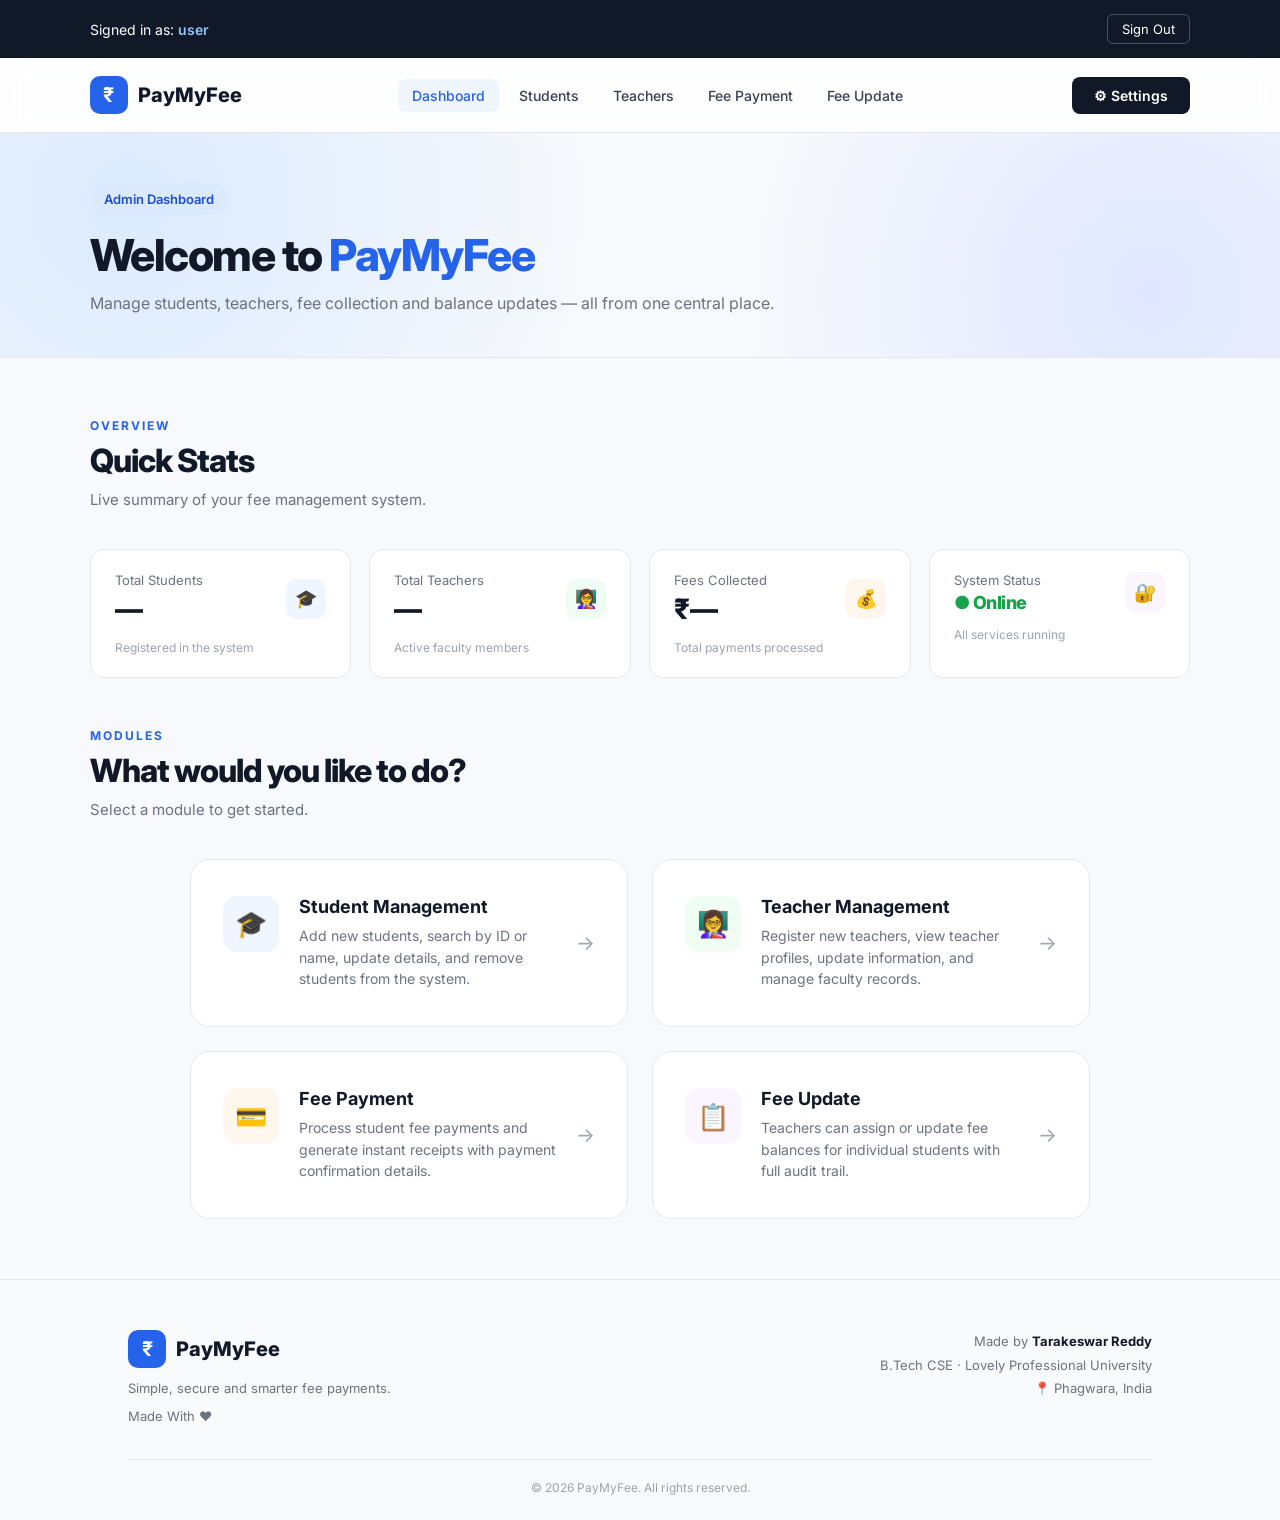
==== src/main/resources/static/dashboard.html @ 85fa1211 "Task: Adding frontend o all user endpoints" ====
<!DOCTYPE html>
<html lang="en">
<head>
    <meta charset="UTF-8">
    <meta name="viewport" content="width=device-width, initial-scale=1.0">
    <title>Dashboard | PayMyFee</title>
    <meta name="description" content="PayMyFee Admin Dashboard — manage students, teachers, fees and payments from one place.">
    <link rel="stylesheet" href="styles.css">
    <style>
        .welcome-bar {
            background: #111827;
            color: white;
            padding: 14px 7%;
            font-size: 14px;
            display: flex;
            align-items: center;
            justify-content: space-between;
            gap: 12px;
        }
        .welcome-bar span { color: #93c5fd; font-weight: 600; }
        .logout-btn {
            background: transparent;
            border: 1px solid rgba(255,255,255,0.25);
            color: white;
            padding: 6px 14px;
            border-radius: 6px;
            font-size: 13px;
            cursor: pointer;
            transition: 0.2s;
            font-family: 'Inter', sans-serif;
        }
        .logout-btn:hover { background: rgba(255,255,255,0.1); }

        .section-label {
            font-size: 12px;
            font-weight: 700;
            letter-spacing: 2px;
            color: #2563eb;
            margin-bottom: 8px;
            text-transform: uppercase;
        }
        .dash-section-title {
            font-size: 32px;
            font-weight: 800;
            letter-spacing: -1px;
            margin-bottom: 10px;
        }
        .dash-section-sub {
            color: #6b7280;
            font-size: 15px;
            margin-bottom: 40px;
        }
        .stats-row {
            display: grid;
            grid-template-columns: repeat(4, 1fr);
            gap: 18px;
            margin-bottom: 50px;
        }
        .stat-card {
            background: white;
            border: 1px solid #e5e7eb;
            border-radius: 14px;
            padding: 22px 24px;
            transition: 0.25s;
        }
        .stat-card:hover {
            transform: translateY(-4px);
            box-shadow: 0 12px 30px rgba(15,23,42,0.07);
            border-color: #bfdbfe;
        }
        .stat-top {
            display: flex;
            align-items: center;
            justify-content: space-between;
            margin-bottom: 14px;
        }
        .stat-icon {
            width: 40px; height: 40px;
            border-radius: 10px;
            display: flex; align-items: center; justify-content: center;
            font-size: 18px;
        }
        .stat-icon.blue { background: #eff6ff; }
        .stat-icon.green { background: #f0fdf4; }
        .stat-icon.orange { background: #fff7ed; }
        .stat-icon.purple { background: #faf5ff; }
        .stat-label { font-size: 13px; color: #6b7280; margin-bottom: 4px; }
        .stat-value { font-size: 28px; font-weight: 800; letter-spacing: -0.5px; }
        .stat-sub { font-size: 12px; color: #9ca3af; margin-top: 4px; }

        @media (max-width: 900px) {
            .stats-row { grid-template-columns: repeat(2, 1fr); }
        }
        @media (max-width: 550px) {
            .stats-row { grid-template-columns: 1fr; }
            .dash-section-title { font-size: 24px; }
        }
    </style>
</head>
<body>

<!-- Welcome Bar -->
<div class="welcome-bar" id="welcomeBar">
    <div>Signed in as: <span id="userDisplay">user</span></div>
    <button class="logout-btn" id="logoutBtn">Sign Out</button>
</div>

<!-- Navigation -->
<nav class="navbar">
    <a class="logo" href="/">
        <span class="logo-icon">₹</span>
        <span>PayMyFee</span>
    </a>
    <div class="nav-links">
        <a class="nav-link active" href="/dashboard.html">Dashboard</a>
        <a class="nav-link" href="/students/students.html">Students</a>
        <a class="nav-link" href="/teachers/teachers.html">Teachers</a>
        <a class="nav-link" href="/feepayment/feepayment.html">Fee Payment</a>
        <a class="nav-link" href="/feeupdate/feeupdate.html">Fee Update</a>
    </div>
    <a class="nav-login" href="/Login/Login.html">⚙ Settings</a>
</nav>

<!-- Page Header -->
<div class="page-header">
    <div class="page-header-inner">
        <div class="badge">Admin Dashboard</div>
        <h1>Welcome to <span>PayMyFee</span></h1>
        <p>Manage students, teachers, fee collection and balance updates — all from one central place.</p>
    </div>
</div>

<!-- Main Content -->
<main>
    <section class="dashboard-section">

        <!-- Stats -->
        <div class="section-label">Overview</div>
        <h2 class="dash-section-title">Quick Stats</h2>
        <p class="dash-section-sub">Live summary of your fee management system.</p>

        <div class="stats-row">
            <div class="stat-card">
                <div class="stat-top">
                    <div>
                        <div class="stat-label">Total Students</div>
                        <div class="stat-value">—</div>
                    </div>
                    <div class="stat-icon blue">🎓</div>
                </div>
                <div class="stat-sub">Registered in the system</div>
            </div>
            <div class="stat-card">
                <div class="stat-top">
                    <div>
                        <div class="stat-label">Total Teachers</div>
                        <div class="stat-value">—</div>
                    </div>
                    <div class="stat-icon green">👩‍🏫</div>
                </div>
                <div class="stat-sub">Active faculty members</div>
            </div>
            <div class="stat-card">
                <div class="stat-top">
                    <div>
                        <div class="stat-label">Fees Collected</div>
                        <div class="stat-value">₹—</div>
                    </div>
                    <div class="stat-icon orange">💰</div>
                </div>
                <div class="stat-sub">Total payments processed</div>
            </div>
            <div class="stat-card">
                <div class="stat-top">
                    <div>
                        <div class="stat-label">System Status</div>
                        <div class="stat-value" style="font-size:18px; color:#16a34a;">● Online</div>
                    </div>
                    <div class="stat-icon purple">🔐</div>
                </div>
                <div class="stat-sub">All services running</div>
            </div>
        </div>

        <!-- Action Cards -->
        <div class="section-label">Modules</div>
        <h2 class="dash-section-title">What would you like to do?</h2>
        <p class="dash-section-sub">Select a module to get started.</p>

        <div class="dashboard-grid">

            <a class="dash-card" href="/students/students.html" id="studentCard">
                <div class="dash-card-icon">🎓</div>
                <div class="dash-card-body">
                    <h3>Student Management</h3>
                    <p>Add new students, search by ID or name, update details, and remove students from the system.</p>
                </div>
                <div class="dash-card-arrow">→</div>
            </a>

            <a class="dash-card" href="/teachers/teachers.html" id="teacherCard">
                <div class="dash-card-icon green">👩‍🏫</div>
                <div class="dash-card-body">
                    <h3>Teacher Management</h3>
                    <p>Register new teachers, view teacher profiles, update information, and manage faculty records.</p>
                </div>
                <div class="dash-card-arrow">→</div>
            </a>

            <a class="dash-card" href="/feepayment/feepayment.html" id="feePaymentCard">
                <div class="dash-card-icon orange">💳</div>
                <div class="dash-card-body">
                    <h3>Fee Payment</h3>
                    <p>Process student fee payments and generate instant receipts with payment confirmation details.</p>
                </div>
                <div class="dash-card-arrow">→</div>
            </a>

            <a class="dash-card" href="/feeupdate/feeupdate.html" id="feeUpdateCard">
                <div class="dash-card-icon purple">📋</div>
                <div class="dash-card-body">
                    <h3>Fee Update</h3>
                    <p>Teachers can assign or update fee balances for individual students with full audit trail.</p>
                </div>
                <div class="dash-card-arrow">→</div>
            </a>

        </div>

    </section>
</main>

<!-- Footer -->
<footer>
    <div class="footer-content">
        <div class="footer-brand">
            <div class="logo">
                <span class="logo-icon">₹</span>
                <span>PayMyFee</span>
            </div>
            <p>Simple, secure and smarter fee payments.</p>
            <p>Made With ❤️</p>
        </div>
        <div class="footer-right">
            <p>Made by <strong>Tarakeswar Reddy</strong></p>
            <p>B.Tech CSE · Lovely Professional University</p>
            <p>📍 Phagwara, India</p>
        </div>
    </div>
    <div class="footer-bottom">© 2026 PayMyFee. All rights reserved.</div>
</footer>

<script>
    // Show stored username and roles
    const email = sessionStorage.getItem('fms_email');
    const rolesStr = sessionStorage.getItem('fms_roles');
    if (email) {
        let display = email;
        if (rolesStr) {
            try {
                const roles = JSON.parse(rolesStr);
                const roleLabels = roles.map(r => r.replace('ROLE_', '')).join(', ');
                display += ` (${roleLabels})`;
            } catch (e) {}
        }
        document.getElementById('userDisplay').textContent = display;
    }

    // Logout
    document.getElementById('logoutBtn').addEventListener('click', () => {
        sessionStorage.clear();
        window.location.href = '/Login/Login.html';
    });
</script>

</body>
</html>
---- src/main/resources/static/styles.css ----
@import url('https://fonts.googleapis.com/css2?family=Inter:wght@400;500;600;700;800&display=swap');

* {
    margin: 0;
    padding: 0;
    box-sizing: border-box;
}

html {
    scroll-behavior: smooth;
}

body {
    font-family: 'Inter', sans-serif;
    background: #f7f9fc;
    color: #111827;
}


/* =========================
   NAVBAR
========================= */

.navbar {
    height: 75px;
    display: flex;
    align-items: center;
    justify-content: space-between;

    padding: 0 7%;

    background: rgba(255, 255, 255, 0.85);
    backdrop-filter: blur(12px);

    border-bottom: 1px solid #e5e7eb;

    position: sticky;
    top: 0;
    z-index: 100;
}

.logo {
    display: flex;
    align-items: center;
    gap: 10px;

    font-size: 20px;
    font-weight: 800;

    text-decoration: none;
    color: #111827;
}

.logo-icon {
    width: 38px;
    height: 38px;

    display: flex;
    align-items: center;
    justify-content: center;

    border-radius: 10px;

    background: #2563eb;
    color: white;

    font-size: 20px;
    font-weight: 700;
}

.nav-login {
    border: none;

    padding: 10px 22px;

    border-radius: 8px;

    background: #111827;
    color: white;

    font-weight: 600;
    font-size: 14px;

    cursor: pointer;

    transition: 0.25s;
    text-decoration: none;
    display: inline-flex;
    align-items: center;
    gap: 6px;
}

.nav-login:hover {
    background: #2563eb;
    transform: translateY(-2px);
}

/* Nav links row */
.nav-links {
    display: flex;
    align-items: center;
    gap: 6px;
    flex-wrap: wrap;
}

.nav-link {
    padding: 8px 14px;
    border-radius: 8px;
    font-size: 14px;
    font-weight: 500;
    color: #374151;
    text-decoration: none;
    transition: 0.2s;
    border: none;
    background: transparent;
    cursor: pointer;
}

.nav-link:hover,
.nav-link.active {
    background: #eff6ff;
    color: #2563eb;
}


/* =========================
   HERO
========================= */

.hero {
    min-height: 650px;

    display: flex;
    align-items: center;
    justify-content: space-between;

    gap: 70px;

    padding: 80px 10%;

    background: radial-gradient(circle at 10% 20%, #dbeafe 0%, transparent 30%),
    radial-gradient(circle at 90% 80%, #e0e7ff 0%, transparent 30%);
}

.hero-content {
    max-width: 620px;
}

.badge {
    display: inline-block;

    padding: 8px 14px;

    border-radius: 30px;

    background: #dbeafe;
    color: #1d4ed8;

    font-size: 13px;
    font-weight: 600;

    margin-bottom: 22px;
}

.hero h1 {
    font-size: clamp(45px, 5vw, 72px);

    line-height: 1.05;

    letter-spacing: -3px;

    margin-bottom: 25px;
}

.hero h1 span {
    display: block;
    color: #2563eb;
}

.hero-text {
    max-width: 560px;

    color: #6b7280;

    font-size: 17px;

    line-height: 1.7;

    margin-bottom: 32px;
}


/* Buttons */

.hero-buttons {
    display: flex;
    gap: 14px;

    margin-bottom: 45px;
}

.primary-btn,
.secondary-btn {
    padding: 14px 24px;

    border-radius: 9px;

    font-size: 15px;
    font-weight: 600;

    cursor: pointer;

    transition: 0.25s;
}

.primary-btn {
    border: none;

    background: #2563eb;
    color: white;

    box-shadow: 0 8px 20px rgba(37, 99, 235, 0.25);
}

.primary-btn:hover {
    background: #1d4ed8;

    transform: translateY(-3px);

    box-shadow: 0 12px 25px rgba(37, 99, 235, 0.3);
}

.secondary-btn {
    border: 1px solid #d1d5db;

    background: white;

    color: #374151;
}

.secondary-btn:hover {
    border-color: #2563eb;
    color: #2563eb;
}


/* Trust */

.trust {
    display: flex;
    align-items: center;
    gap: 22px;
}

.trust-item {
    display: flex;
    flex-direction: column;
    gap: 4px;
}

.trust-item strong {
    font-size: 18px;
}

.trust-item span {
    color: #9ca3af;
    font-size: 12px;
}

.divider {
    height: 35px;
    width: 1px;
    background: #d1d5db;
}


/* =========================
   PAYMENT CARD
========================= */

.hero-card {
    width: 390px;

    padding: 30px;

    border-radius: 20px;

    background: rgba(255, 255, 255, 0.9);

    border: 1px solid #e5e7eb;

    box-shadow: 0 25px 60px rgba(15, 23, 42, 0.12);

    animation: float 4s ease-in-out infinite;
}

@keyframes float {
    0%, 100% {
        transform: translateY(0);
    }

    50% {
        transform: translateY(-10px);
    }
}

.card-header {
    display: flex;
    justify-content: space-between;
    align-items: center;

    margin-bottom: 35px;
}

.card-header p {
    color: #6b7280;

    font-size: 13px;

    margin-bottom: 7px;
}

.card-header h2 {
    font-size: 32px;
}

.card-icon {
    width: 50px;
    height: 50px;

    display: flex;
    align-items: center;
    justify-content: center;

    border-radius: 13px;

    background: #eff6ff;

    font-size: 23px;
}


/* Progress */

.progress-section {
    margin-bottom: 30px;
}

.progress-label {
    display: flex;
    justify-content: space-between;

    margin-bottom: 10px;

    font-size: 13px;

    color: #6b7280;
}

.progress-bar {
    height: 8px;

    background: #e5e7eb;

    border-radius: 20px;

    overflow: hidden;
}

.progress {
    width: 75%;
    height: 100%;

    background: #2563eb;

    border-radius: 20px;
}


/* Payment Info */

.payment-info {
    display: flex;
    justify-content: space-between;

    padding: 20px 0;

    border-top: 1px solid #e5e7eb;
    border-bottom: 1px solid #e5e7eb;

    margin-bottom: 20px;
}

.payment-info div {
    display: flex;
    flex-direction: column;

    gap: 6px;
}

.payment-info span {
    color: #9ca3af;
    font-size: 12px;
}

.payment-info strong {
    font-size: 13px;
}

.status {
    color: #f59e0b;
}

.card-btn {
    width: 100%;

    padding: 13px;

    border: none;

    border-radius: 8px;

    background: #111827;
    color: white;

    font-weight: 600;

    cursor: pointer;

    transition: 0.25s;
}

.card-btn:hover {
    background: #2563eb;
}


/* =========================
   FEATURES
========================= */

.features-section {
    padding: 100px 10%;

    background: white;
}

.section-heading {
    text-align: center;

    max-width: 650px;

    margin: auto;

    margin-bottom: 55px;
}

.section-heading span {
    font-size: 12px;

    font-weight: 700;

    letter-spacing: 2px;

    color: #2563eb;
}

.section-heading h2 {
    font-size: 38px;

    letter-spacing: -1px;

    margin: 12px 0;
}

.section-heading p {
    color: #6b7280;
}


/* Feature cards */

.features-grid {
    display: grid;

    grid-template-columns: repeat(4, 1fr);

    gap: 20px;
}

.feature-card {
    padding: 28px;

    border: 1px solid #e5e7eb;

    border-radius: 15px;

    background: #fff;

    transition: 0.3s;
}

.feature-card:hover {
    transform: translateY(-7px);

    border-color: #bfdbfe;

    box-shadow: 0 15px 30px rgba(15, 23, 42, 0.08);
}

.feature-icon {
    width: 48px;
    height: 48px;

    display: flex;
    align-items: center;
    justify-content: center;

    border-radius: 12px;

    background: #eff6ff;

    font-size: 22px;

    margin-bottom: 20px;
}

.feature-card h3 {
    margin-bottom: 10px;

    font-size: 17px;
}

.feature-card p {
    color: #6b7280;

    font-size: 14px;

    line-height: 1.6;
}


/* =========================
   CTA
========================= */

.cta {
    margin: 80px 10%;

    padding: 55px 60px;

    border-radius: 20px;

    display: flex;

    align-items: center;

    justify-content: space-between;

    gap: 30px;

    background: #111827;

    color: white;
}

.cta-small {
    font-size: 11px;

    letter-spacing: 2px;

    color: #93c5fd;

    font-weight: 700;
}

.cta h2 {
    font-size: 38px;

    line-height: 1.15;

    margin: 12px 0;
}

.cta p {
    color: #9ca3af;

    font-size: 14px;
}


/* =========================
   FOOTER
========================= */

footer {
    padding: 50px 10% 25px;

    background: #f9fafb;

    border-top: 1px solid #e5e7eb;
}

.footer-content {
    display: flex;

    justify-content: space-between;

    gap: 30px;

    margin-bottom: 35px;
}

.footer-brand p {
    margin-top: 12px;

    color: #6b7280;

    font-size: 13px;
}

.footer-right {
    text-align: right;

    color: #6b7280;

    font-size: 13px;

    line-height: 1.8;
}

.footer-right strong {
    color: #111827;
}

.footer-bottom {
    padding-top: 20px;

    border-top: 1px solid #e5e7eb;

    text-align: center;

    color: #9ca3af;

    font-size: 12px;
}


/* =========================
   PAGE HEADER
========================= */

.page-header {
    padding: 50px 7% 40px;
    background: radial-gradient(circle at 10% 30%, #dbeafe 0%, transparent 40%),
                radial-gradient(circle at 90% 70%, #e0e7ff 0%, transparent 35%);
    border-bottom: 1px solid #e5e7eb;
}

.page-header-inner {
    max-width: 700px;
}

.page-header .badge {
    margin-bottom: 16px;
}

.page-header h1 {
    font-size: clamp(28px, 4vw, 44px);
    font-weight: 800;
    letter-spacing: -1.5px;
    line-height: 1.1;
    margin-bottom: 12px;
}

.page-header h1 span {
    color: #2563eb;
}

.page-header p {
    color: #6b7280;
    font-size: 16px;
    line-height: 1.6;
}


/* =========================
   DASHBOARD CARDS
========================= */

.dashboard-section {
    padding: 60px 7%;
}

.dashboard-grid {
    display: grid;
    grid-template-columns: repeat(2, 1fr);
    gap: 24px;
    max-width: 900px;
    margin: 0 auto;
}

.dash-card {
    padding: 36px 32px;
    border: 1px solid #e5e7eb;
    border-radius: 20px;
    background: #fff;
    text-decoration: none;
    color: #111827;
    display: flex;
    align-items: flex-start;
    gap: 20px;
    transition: 0.3s;
    cursor: pointer;
}

.dash-card:hover {
    transform: translateY(-6px);
    border-color: #bfdbfe;
    box-shadow: 0 20px 40px rgba(37, 99, 235, 0.1);
}

.dash-card-icon {
    width: 56px;
    height: 56px;
    flex-shrink: 0;
    border-radius: 14px;
    background: #eff6ff;
    display: flex;
    align-items: center;
    justify-content: center;
    font-size: 26px;
}

.dash-card-icon.green { background: #f0fdf4; }
.dash-card-icon.purple { background: #faf5ff; }
.dash-card-icon.orange { background: #fff7ed; }

.dash-card-body h3 {
    font-size: 18px;
    font-weight: 700;
    margin-bottom: 8px;
}

.dash-card-body p {
    font-size: 14px;
    color: #6b7280;
    line-height: 1.55;
}

.dash-card-arrow {
    margin-left: auto;
    font-size: 20px;
    color: #9ca3af;
    transition: 0.2s;
    align-self: center;
    flex-shrink: 0;
}

.dash-card:hover .dash-card-arrow {
    color: #2563eb;
    transform: translateX(4px);
}


/* =========================
   FORM / OPERATIONS SECTION
========================= */

.ops-section {
    padding: 50px 7%;
}

.ops-grid {
    display: grid;
    grid-template-columns: 1fr 1fr;
    gap: 28px;
    align-items: start;
}

/* Tab switcher */
.tab-bar {
    display: flex;
    gap: 8px;
    margin-bottom: 28px;
    flex-wrap: wrap;
}

.tab-btn {
    padding: 9px 18px;
    border-radius: 30px;
    border: 1px solid #e5e7eb;
    background: white;
    font-size: 13px;
    font-weight: 600;
    color: #374151;
    cursor: pointer;
    transition: 0.2s;
}

.tab-btn:hover,
.tab-btn.active {
    background: #2563eb;
    color: white;
    border-color: #2563eb;
}

/* Operation panel */
.op-panel {
    background: #fff;
    border: 1px solid #e5e7eb;
    border-radius: 18px;
    padding: 32px;
    display: none;
}

.op-panel.active {
    display: block;
}

.op-panel h3 {
    font-size: 18px;
    font-weight: 700;
    margin-bottom: 22px;
    display: flex;
    align-items: center;
    gap: 10px;
}

.op-panel h3 .op-icon {
    width: 36px;
    height: 36px;
    border-radius: 10px;
    background: #eff6ff;
    display: flex;
    align-items: center;
    justify-content: center;
    font-size: 16px;
    flex-shrink: 0;
}

/* Form elements */
.form-group {
    margin-bottom: 18px;
}

.form-group label {
    display: block;
    font-size: 13px;
    font-weight: 600;
    color: #374151;
    margin-bottom: 7px;
}

.form-group input,
.form-group select {
    width: 100%;
    padding: 11px 14px;
    border: 1.5px solid #e5e7eb;
    border-radius: 9px;
    font-size: 14px;
    font-family: 'Inter', sans-serif;
    color: #111827;
    background: #f9fafb;
    transition: 0.2s;
    outline: none;
}

.form-group input:focus,
.form-group select:focus {
    border-color: #2563eb;
    background: #fff;
    box-shadow: 0 0 0 3px rgba(37, 99, 235, 0.08);
}

.form-group input::placeholder {
    color: #9ca3af;
}

.form-row {
    display: grid;
    grid-template-columns: 1fr 1fr;
    gap: 14px;
}

.submit-btn {
    width: 100%;
    padding: 13px;
    border: none;
    border-radius: 9px;
    background: #2563eb;
    color: white;
    font-size: 15px;
    font-weight: 600;
    cursor: pointer;
    transition: 0.25s;
    font-family: 'Inter', sans-serif;
    margin-top: 6px;
}

.submit-btn:hover {
    background: #1d4ed8;
    transform: translateY(-2px);
    box-shadow: 0 8px 20px rgba(37, 99, 235, 0.3);
}

.submit-btn:disabled {
    background: #93c5fd;
    cursor: not-allowed;
    transform: none;
    box-shadow: none;
}

.submit-btn.danger {
    background: #ef4444;
    box-shadow: 0 8px 20px rgba(239, 68, 68, 0.2);
}

.submit-btn.danger:hover {
    background: #dc2626;
    box-shadow: 0 8px 20px rgba(239, 68, 68, 0.3);
}

.submit-btn.warning {
    background: #f59e0b;
    box-shadow: 0 8px 20px rgba(245, 158, 11, 0.2);
}

.submit-btn.warning:hover {
    background: #d97706;
    box-shadow: 0 8px 20px rgba(245, 158, 11, 0.3);
}

/* =========================
   RESPONSE / RESULT PANEL
========================= */

.result-panel {
    background: #fff;
    border: 1px solid #e5e7eb;
    border-radius: 18px;
    padding: 32px;
    position: sticky;
    top: 95px;
}

.result-panel h3 {
    font-size: 16px;
    font-weight: 700;
    margin-bottom: 20px;
    display: flex;
    align-items: center;
    gap: 8px;
    color: #374151;
}

.result-placeholder {
    text-align: center;
    padding: 40px 20px;
    color: #9ca3af;
}

.result-placeholder .rp-icon {
    font-size: 40px;
    margin-bottom: 12px;
}

.result-placeholder p {
    font-size: 14px;
    line-height: 1.5;
}

.result-box {
    display: none;
}

.result-box.visible {
    display: block;
}

.result-status {
    display: flex;
    align-items: center;
    gap: 8px;
    margin-bottom: 16px;
}

.status-badge {
    padding: 4px 10px;
    border-radius: 20px;
    font-size: 12px;
    font-weight: 700;
}

.status-badge.success {
    background: #f0fdf4;
    color: #16a34a;
}

.status-badge.error {
    background: #fef2f2;
    color: #dc2626;
}

.result-code {
    background: #f8fafc;
    border: 1px solid #e5e7eb;
    border-radius: 10px;
    padding: 16px;
    font-family: 'Courier New', monospace;
    font-size: 13px;
    color: #374151;
    white-space: pre-wrap;
    word-break: break-all;
    line-height: 1.6;
    max-height: 350px;
    overflow-y: auto;
}

/* Receipt card */
.receipt-card {
    border: 1px solid #e5e7eb;
    border-radius: 14px;
    overflow: hidden;
    margin-top: 4px;
}

.receipt-header {
    background: #2563eb;
    color: white;
    padding: 18px 20px;
    display: flex;
    align-items: center;
    gap: 12px;
}

.receipt-header h4 {
    font-size: 15px;
    font-weight: 700;
}

.receipt-header p {
    font-size: 12px;
    opacity: 0.8;
    margin-top: 2px;
}

.receipt-body {
    padding: 20px;
}

.receipt-row {
    display: flex;
    justify-content: space-between;
    align-items: center;
    padding: 9px 0;
    border-bottom: 1px solid #f3f4f6;
    font-size: 14px;
}

.receipt-row:last-child {
    border-bottom: none;
}

.receipt-row span:first-child {
    color: #6b7280;
    font-size: 13px;
}

.receipt-row span:last-child {
    font-weight: 600;
    color: #111827;
}

.receipt-total {
    background: #f0fdf4;
    border-radius: 10px;
    padding: 14px 16px;
    margin-top: 12px;
    display: flex;
    justify-content: space-between;
    align-items: center;
}

.receipt-total span:first-child {
    font-size: 13px;
    color: #16a34a;
    font-weight: 600;
}

.receipt-total span:last-child {
    font-size: 18px;
    font-weight: 800;
    color: #15803d;
}


/* =========================
   LOGIN PAGE
========================= */

.login-page {
    min-height: 100vh;
    display: flex;
    align-items: center;
    justify-content: center;
    background: radial-gradient(circle at 20% 30%, #dbeafe 0%, transparent 40%),
                radial-gradient(circle at 80% 70%, #e0e7ff 0%, transparent 35%),
                #f7f9fc;
    padding: 40px 20px;
}

.login-card {
    width: 100%;
    max-width: 440px;
    background: rgba(255, 255, 255, 0.95);
    border: 1px solid #e5e7eb;
    border-radius: 24px;
    padding: 44px 40px;
    box-shadow: 0 25px 60px rgba(15, 23, 42, 0.12);
}

.login-card .logo {
    justify-content: center;
    margin-bottom: 28px;
}

.login-card h2 {
    text-align: center;
    font-size: 26px;
    font-weight: 800;
    letter-spacing: -0.5px;
    margin-bottom: 6px;
}

.login-card .login-subtitle {
    text-align: center;
    color: #6b7280;
    font-size: 14px;
    margin-bottom: 32px;
}

.login-form .form-group {
    margin-bottom: 20px;
}

.login-form .form-group label {
    font-size: 14px;
    font-weight: 600;
    color: #374151;
    display: block;
    margin-bottom: 8px;
}

.login-form .form-group input {
    width: 100%;
    padding: 13px 16px;
    border: 1.5px solid #e5e7eb;
    border-radius: 10px;
    font-size: 15px;
    font-family: 'Inter', sans-serif;
    color: #111827;
    background: #f9fafb;
    transition: 0.2s;
    outline: none;
}

.login-form .form-group input:focus {
    border-color: #2563eb;
    background: #fff;
    box-shadow: 0 0 0 3px rgba(37, 99, 235, 0.08);
}

.login-btn {
    width: 100%;
    padding: 14px;
    border: none;
    border-radius: 10px;
    background: #2563eb;
    color: white;
    font-size: 16px;
    font-weight: 700;
    cursor: pointer;
    transition: 0.25s;
    font-family: 'Inter', sans-serif;
    margin-top: 4px;
}

.login-btn:hover {
    background: #1d4ed8;
    transform: translateY(-2px);
    box-shadow: 0 10px 25px rgba(37, 99, 235, 0.3);
}

.login-footer {
    text-align: center;
    margin-top: 24px;
    font-size: 13px;
    color: #6b7280;
}

.login-footer a {
    color: #2563eb;
    text-decoration: none;
    font-weight: 600;
}

.login-footer a:hover {
    text-decoration: underline;
}

.login-error {
    background: #fef2f2;
    border: 1px solid #fecaca;
    border-radius: 10px;
    padding: 12px 14px;
    color: #dc2626;
    font-size: 13px;
    font-weight: 500;
    margin-bottom: 18px;
    display: none;
}

.login-error.visible {
    display: block;
}


/* =========================
   ALERT / INLINE MESSAGE
========================= */

.alert {
    padding: 12px 16px;
    border-radius: 10px;
    font-size: 13px;
    font-weight: 500;
    margin-top: 14px;
    display: none;
}

.alert.visible { display: block; }
.alert.success { background: #f0fdf4; color: #16a34a; border: 1px solid #bbf7d0; }
.alert.error   { background: #fef2f2; color: #dc2626; border: 1px solid #fecaca; }
.alert.info    { background: #eff6ff; color: #1d4ed8; border: 1px solid #bfdbfe; }

/* Spinner */
.spinner {
    display: inline-block;
    width: 14px;
    height: 14px;
    border: 2px solid rgba(255,255,255,0.4);
    border-top-color: white;
    border-radius: 50%;
    animation: spin 0.7s linear infinite;
    vertical-align: middle;
    margin-right: 6px;
}

@keyframes spin {
    to { transform: rotate(360deg); }
}


/* =========================
   RESPONSIVE
========================= */

@media (max-width: 1000px) {
    .hero {
        padding: 70px 7%;
    }

    .features-grid {
        grid-template-columns: repeat(2, 1fr);
    }

    .hero-card {
        width: 350px;
    }

    .ops-grid {
        grid-template-columns: 1fr;
    }

    .result-panel {
        position: static;
    }
}


@media (max-width: 750px) {
    .navbar {
        padding: 0 5%;
    }

    .hero {
        flex-direction: column;
        text-align: center;
        padding: 60px 5%;
    }

    .hero-content {
        max-width: 100%;
    }

    .hero-text {
        margin-left: auto;
        margin-right: auto;
    }

    .hero-buttons {
        justify-content: center;
    }

    .trust {
        justify-content: center;
    }

    .hero-card {
        width: 100%;
        max-width: 400px;
    }

    .features-section {
        padding: 70px 5%;
    }

    .features-grid {
        grid-template-columns: 1fr;
    }

    .cta {
        margin: 50px 5%;
        padding: 40px 30px;
        flex-direction: column;
        align-items: flex-start;
    }

    .footer-content {
        flex-direction: column;
    }

    .footer-right {
        text-align: left;
    }

    .dashboard-grid {
        grid-template-columns: 1fr;
    }

    .page-header {
        padding: 36px 5% 30px;
    }

    .ops-section {
        padding: 36px 5%;
    }

    .dashboard-section {
        padding: 40px 5%;
    }

    .form-row {
        grid-template-columns: 1fr;
    }

    .nav-links {
        display: none;
    }

    .login-card {
        padding: 36px 28px;
    }
}


@media (max-width: 500px) {
    .hero h1 {
        font-size: 43px;
    }

    .hero-buttons {
        flex-direction: column;
    }

    .hero-buttons button {
        width: 100%;
    }

    .trust {
        gap: 12px;
    }

    .cta h2 {
        font-size: 30px;
    }

    .tab-bar {
        gap: 6px;
    }

    .tab-btn {
        font-size: 12px;
        padding: 8px 14px;
    }
}
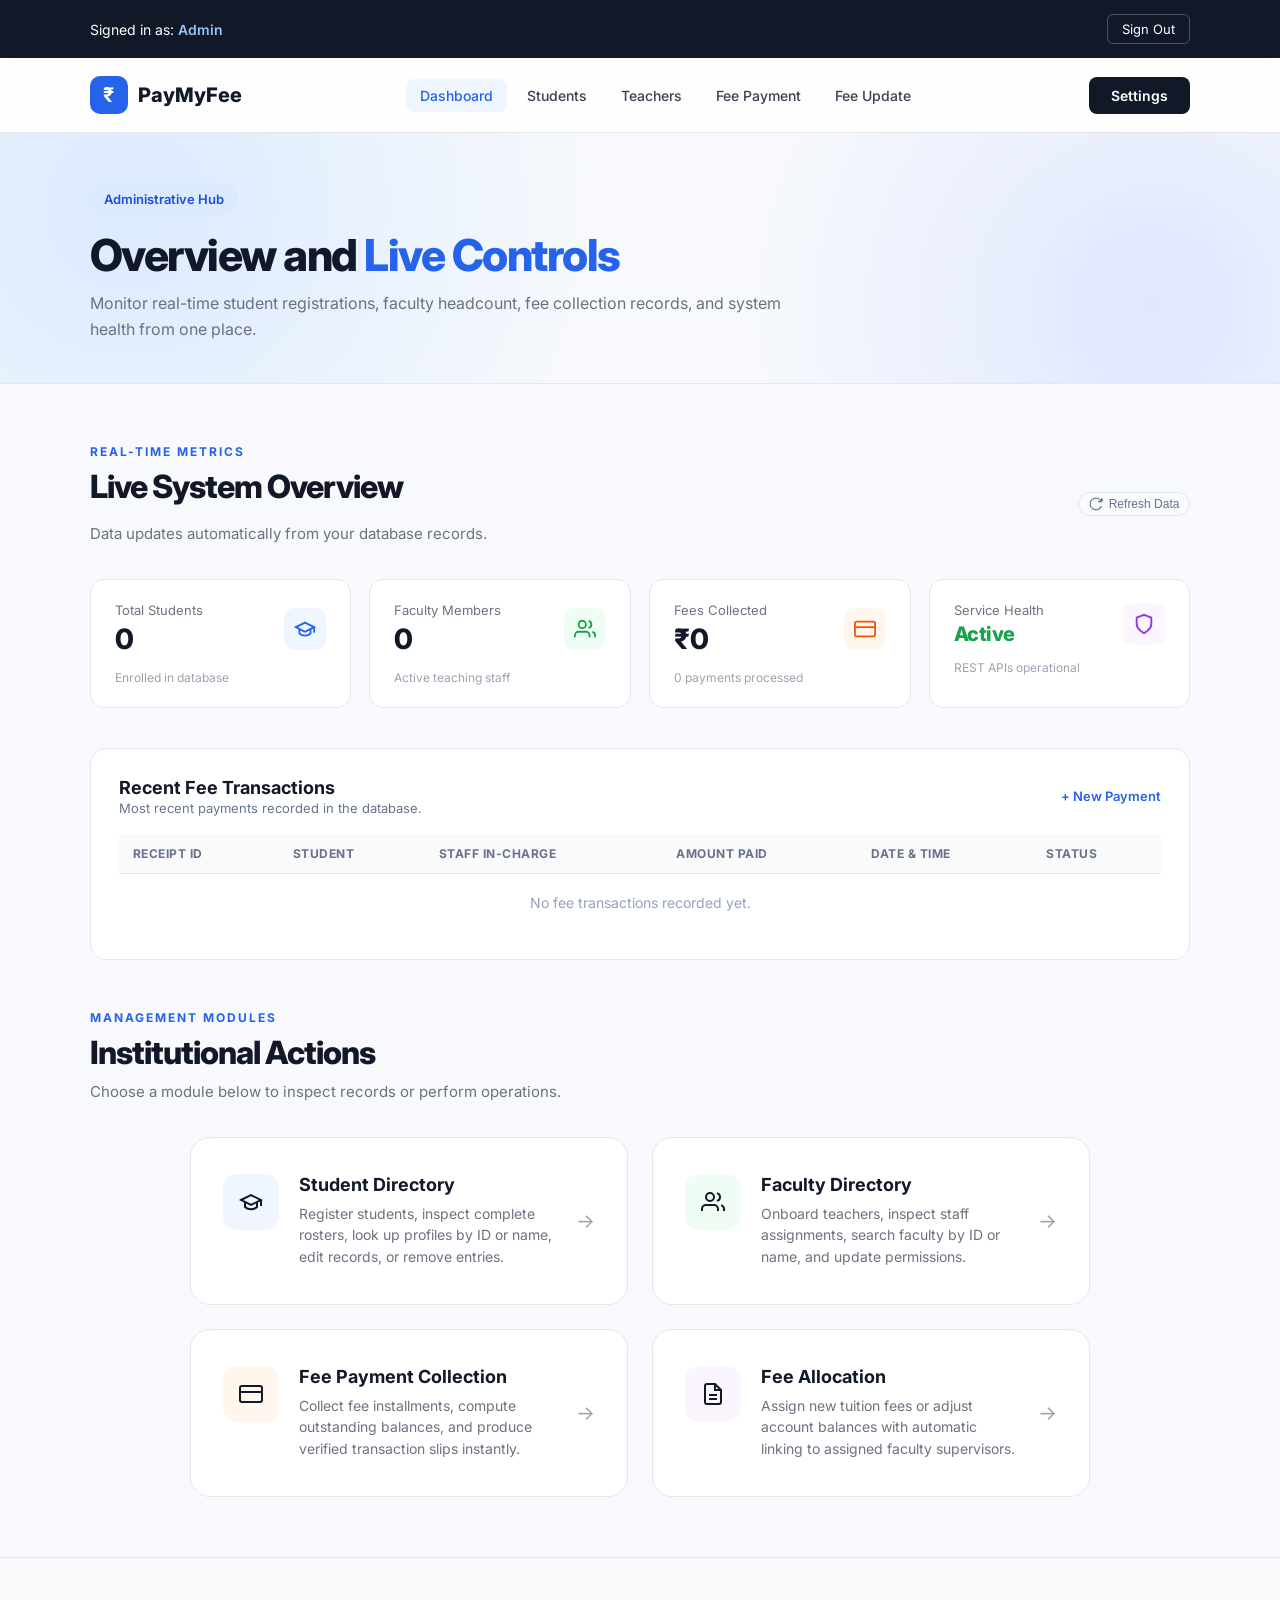
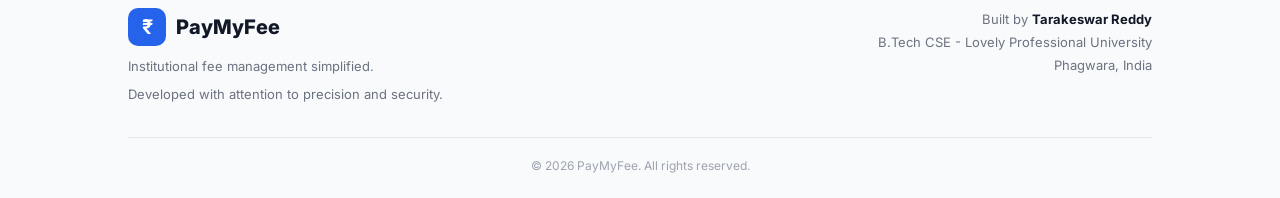
==== commit cd533843: "Task: adding spring security and minor adjustments" ====
--- a/src/main/resources/static/dashboard.html
+++ b/src/main/resources/static/dashboard.html
@@ -4,7 +4,7 @@
     <meta charset="UTF-8">
     <meta name="viewport" content="width=device-width, initial-scale=1.0">
     <title>Dashboard | PayMyFee</title>
-    <meta name="description" content="PayMyFee Admin Dashboard — manage students, teachers, fees and payments from one place.">
+    <meta name="description" content="PayMyFee Admin Dashboard - manage students, teachers, fees and payments with live statistics.">
     <link rel="stylesheet" href="styles.css">
     <style>
         .welcome-bar {
@@ -48,13 +48,13 @@
         .dash-section-sub {
             color: #6b7280;
             font-size: 15px;
-            margin-bottom: 40px;
+            margin-bottom: 36px;
         }
         .stats-row {
             display: grid;
             grid-template-columns: repeat(4, 1fr);
             gap: 18px;
-            margin-bottom: 50px;
+            margin-bottom: 40px;
         }
         .stat-card {
             background: white;
@@ -75,25 +75,91 @@
             margin-bottom: 14px;
         }
         .stat-icon {
-            width: 40px; height: 40px;
+            width: 42px; height: 42px;
             border-radius: 10px;
             display: flex; align-items: center; justify-content: center;
-            font-size: 18px;
-        }
-        .stat-icon.blue { background: #eff6ff; }
-        .stat-icon.green { background: #f0fdf4; }
-        .stat-icon.orange { background: #fff7ed; }
-        .stat-icon.purple { background: #faf5ff; }
+        }
+        .stat-icon svg { width: 22px; height: 22px; }
+        .stat-icon.blue   { background: #eff6ff; color: #2563eb; }
+        .stat-icon.green  { background: #f0fdf4; color: #16a34a; }
+        .stat-icon.orange { background: #fff7ed; color: #ea580c; }
+        .stat-icon.purple { background: #faf5ff; color: #9333ea; }
+
         .stat-label { font-size: 13px; color: #6b7280; margin-bottom: 4px; }
         .stat-value { font-size: 28px; font-weight: 800; letter-spacing: -0.5px; }
         .stat-sub { font-size: 12px; color: #9ca3af; margin-top: 4px; }
 
+        /* Recent Activity Table */
+        .recent-box {
+            background: white;
+            border: 1px solid #e5e7eb;
+            border-radius: 16px;
+            padding: 28px;
+            margin-bottom: 50px;
+        }
+        .recent-header {
+            display: flex;
+            justify-content: space-between;
+            align-items: center;
+            margin-bottom: 18px;
+        }
+        .recent-header h3 {
+            font-size: 18px;
+            font-weight: 700;
+        }
+        .recent-table {
+            width: 100%;
+            border-collapse: collapse;
+            font-size: 14px;
+        }
+        .recent-table th {
+            text-align: left;
+            padding: 12px 14px;
+            background: #f8fafc;
+            color: #64748b;
+            font-size: 12px;
+            text-transform: uppercase;
+            letter-spacing: 0.5px;
+            border-bottom: 1px solid #e2e8f0;
+        }
+        .recent-table td {
+            padding: 14px;
+            border-bottom: 1px solid #f1f5f9;
+            color: #334155;
+        }
+        .recent-table tr:last-child td { border-bottom: none; }
+        .recent-badge {
+            display: inline-block;
+            background: #dcfce7;
+            color: #15803d;
+            font-size: 12px;
+            font-weight: 600;
+            padding: 3px 8px;
+            border-radius: 12px;
+        }
+
+        .refresh-pill {
+            display: inline-flex;
+            align-items: center;
+            gap: 6px;
+            font-size: 12px;
+            color: #64748b;
+            cursor: pointer;
+            padding: 4px 10px;
+            border: 1px solid #e2e8f0;
+            border-radius: 20px;
+            background: #f8fafc;
+            transition: 0.2s;
+        }
+        .refresh-pill:hover { background: #e2e8f0; color: #0f172a; }
+
         @media (max-width: 900px) {
             .stats-row { grid-template-columns: repeat(2, 1fr); }
         }
         @media (max-width: 550px) {
             .stats-row { grid-template-columns: 1fr; }
             .dash-section-title { font-size: 24px; }
+            .recent-table th, .recent-table td { padding: 8px; font-size: 12px; }
         }
     </style>
 </head>
@@ -101,14 +167,14 @@
 
 <!-- Welcome Bar -->
 <div class="welcome-bar" id="welcomeBar">
-    <div>Signed in as: <span id="userDisplay">user</span></div>
+    <div>Signed in as: <span id="userDisplay">Admin</span></div>
     <button class="logout-btn" id="logoutBtn">Sign Out</button>
 </div>
 
 <!-- Navigation -->
 <nav class="navbar">
     <a class="logo" href="/">
-        <span class="logo-icon">₹</span>
+        <span class="logo-icon">&#8377;</span>
         <span>PayMyFee</span>
     </a>
     <div class="nav-links">
@@ -118,15 +184,15 @@
         <a class="nav-link" href="/feepayment/feepayment.html">Fee Payment</a>
         <a class="nav-link" href="/feeupdate/feeupdate.html">Fee Update</a>
     </div>
-    <a class="nav-login" href="/Login/Login.html">⚙ Settings</a>
+    <a class="nav-login" href="/Login/Login.html">Settings</a>
 </nav>
 
 <!-- Page Header -->
 <div class="page-header">
     <div class="page-header-inner">
-        <div class="badge">Admin Dashboard</div>
-        <h1>Welcome to <span>PayMyFee</span></h1>
-        <p>Manage students, teachers, fee collection and balance updates — all from one central place.</p>
+        <div class="badge">Administrative Hub</div>
+        <h1>Overview and <span>Live Controls</span></h1>
+        <p>Monitor real-time student registrations, faculty headcount, fee collection records, and system health from one place.</p>
     </div>
 </div>
 
@@ -134,95 +200,151 @@
 <main>
     <section class="dashboard-section">
 
-        <!-- Stats -->
-        <div class="section-label">Overview</div>
-        <h2 class="dash-section-title">Quick Stats</h2>
-        <p class="dash-section-sub">Live summary of your fee management system.</p>
+        <!-- Stats Section -->
+        <div style="display:flex; justify-content:space-between; align-items:flex-end; margin-bottom:8px;">
+            <div>
+                <div class="section-label">Real-Time Metrics</div>
+                <h2 class="dash-section-title">Live System Overview</h2>
+            </div>
+            <button class="refresh-pill" id="refreshBtn" onclick="loadDashboardStats()">
+                <svg width="14" height="14" viewBox="0 0 24 24" fill="none" stroke="currentColor" stroke-width="2"><path d="M21.5 2v6h-6M21.34 15.57a10 10 0 1 1-.57-8.38l5.67-5.67"/></svg>
+                <span>Refresh Data</span>
+            </button>
+        </div>
+        <p class="dash-section-sub">Data updates automatically from your database records.</p>
 
         <div class="stats-row">
             <div class="stat-card">
                 <div class="stat-top">
                     <div>
                         <div class="stat-label">Total Students</div>
-                        <div class="stat-value">—</div>
-                    </div>
-                    <div class="stat-icon blue">🎓</div>
-                </div>
-                <div class="stat-sub">Registered in the system</div>
-            </div>
+                        <div class="stat-value" id="statStudents">...</div>
+                    </div>
+                    <div class="stat-icon blue">
+                        <svg viewBox="0 0 24 24" fill="none" stroke="currentColor" stroke-width="2"><path d="M22 10v6M2 10l10-5 10 5-10 5z"/><path d="M6 12v5c3 3 9 3 12 0v-5"/></svg>
+                    </div>
+                </div>
+                <div class="stat-sub">Enrolled in database</div>
+            </div>
+
             <div class="stat-card">
                 <div class="stat-top">
                     <div>
-                        <div class="stat-label">Total Teachers</div>
-                        <div class="stat-value">—</div>
-                    </div>
-                    <div class="stat-icon green">👩‍🏫</div>
-                </div>
-                <div class="stat-sub">Active faculty members</div>
-            </div>
+                        <div class="stat-label">Faculty Members</div>
+                        <div class="stat-value" id="statTeachers">...</div>
+                    </div>
+                    <div class="stat-icon green">
+                        <svg viewBox="0 0 24 24" fill="none" stroke="currentColor" stroke-width="2"><path d="M17 21v-2a4 4 0 0 0-4-4H5a4 4 0 0 0-4 4v2"/><circle cx="9" cy="7" r="4"/><path d="M23 21v-2a4 4 0 0 0-3-3.87"/><path d="M16 3.13a4 4 0 0 1 0 7.75"/></svg>
+                    </div>
+                </div>
+                <div class="stat-sub">Active teaching staff</div>
+            </div>
+
             <div class="stat-card">
                 <div class="stat-top">
                     <div>
                         <div class="stat-label">Fees Collected</div>
-                        <div class="stat-value">₹—</div>
-                    </div>
-                    <div class="stat-icon orange">💰</div>
-                </div>
-                <div class="stat-sub">Total payments processed</div>
-            </div>
+                        <div class="stat-value" id="statFees">&#8377;0</div>
+                    </div>
+                    <div class="stat-icon orange">
+                        <svg viewBox="0 0 24 24" fill="none" stroke="currentColor" stroke-width="2"><rect x="1" y="4" width="22" height="16" rx="2" ry="2"/><line x1="1" y1="10" x2="23" y2="10"/></svg>
+                    </div>
+                </div>
+                <div class="stat-sub" id="statTransactionsSub">0 payments processed</div>
+            </div>
+
             <div class="stat-card">
                 <div class="stat-top">
                     <div>
-                        <div class="stat-label">System Status</div>
-                        <div class="stat-value" style="font-size:18px; color:#16a34a;">● Online</div>
-                    </div>
-                    <div class="stat-icon purple">🔐</div>
-                </div>
-                <div class="stat-sub">All services running</div>
-            </div>
-        </div>
-
-        <!-- Action Cards -->
-        <div class="section-label">Modules</div>
-        <h2 class="dash-section-title">What would you like to do?</h2>
-        <p class="dash-section-sub">Select a module to get started.</p>
+                        <div class="stat-label">Service Health</div>
+                        <div class="stat-value" style="font-size:20px; color:#16a34a;" id="statHealth">Active</div>
+                    </div>
+                    <div class="stat-icon purple">
+                        <svg viewBox="0 0 24 24" fill="none" stroke="currentColor" stroke-width="2"><path d="M12 22s8-4 8-10V5l-8-3-8 3v7c0 6 8 10 8 10z"/></svg>
+                    </div>
+                </div>
+                <div class="stat-sub">REST APIs operational</div>
+            </div>
+        </div>
+
+        <!-- Recent Transactions -->
+        <div class="recent-box">
+            <div class="recent-header">
+                <div>
+                    <h3>Recent Fee Transactions</h3>
+                    <p style="color:#64748b; font-size:13px; margin-top:2px;">Most recent payments recorded in the database.</p>
+                </div>
+                <a href="/feepayment/feepayment.html" style="font-size:13px; color:#2563eb; text-decoration:none; font-weight:600;">+ New Payment</a>
+            </div>
+
+            <table class="recent-table">
+                <thead>
+                    <tr>
+                        <th>Receipt ID</th>
+                        <th>Student</th>
+                        <th>Staff In-Charge</th>
+                        <th>Amount Paid</th>
+                        <th>Date & Time</th>
+                        <th>Status</th>
+                    </tr>
+                </thead>
+                <tbody id="recentTransactionsBody">
+                    <tr>
+                        <td colspan="6" style="text-align:center; color:#94a3b8; padding:24px;">Loading transactions...</td>
+                    </tr>
+                </tbody>
+            </table>
+        </div>
+
+        <!-- Navigation Tiles -->
+        <div class="section-label">Management Modules</div>
+        <h2 class="dash-section-title">Institutional Actions</h2>
+        <p class="dash-section-sub">Choose a module below to inspect records or perform operations.</p>
 
         <div class="dashboard-grid">
 
             <a class="dash-card" href="/students/students.html" id="studentCard">
-                <div class="dash-card-icon">🎓</div>
+                <div class="dash-card-icon">
+                    <svg width="24" height="24" viewBox="0 0 24 24" fill="none" stroke="currentColor" stroke-width="2"><path d="M22 10v6M2 10l10-5 10 5-10 5z"/><path d="M6 12v5c3 3 9 3 12 0v-5"/></svg>
+                </div>
                 <div class="dash-card-body">
-                    <h3>Student Management</h3>
-                    <p>Add new students, search by ID or name, update details, and remove students from the system.</p>
-                </div>
-                <div class="dash-card-arrow">→</div>
+                    <h3>Student Directory</h3>
+                    <p>Register students, inspect complete rosters, look up profiles by ID or name, edit records, or remove entries.</p>
+                </div>
+                <div class="dash-card-arrow">&rarr;</div>
             </a>
 
             <a class="dash-card" href="/teachers/teachers.html" id="teacherCard">
-                <div class="dash-card-icon green">👩‍🏫</div>
+                <div class="dash-card-icon green">
+                    <svg width="24" height="24" viewBox="0 0 24 24" fill="none" stroke="currentColor" stroke-width="2"><path d="M17 21v-2a4 4 0 0 0-4-4H5a4 4 0 0 0-4 4v2"/><circle cx="9" cy="7" r="4"/><path d="M23 21v-2a4 4 0 0 0-3-3.87"/><path d="M16 3.13a4 4 0 0 1 0 7.75"/></svg>
+                </div>
                 <div class="dash-card-body">
-                    <h3>Teacher Management</h3>
-                    <p>Register new teachers, view teacher profiles, update information, and manage faculty records.</p>
-                </div>
-                <div class="dash-card-arrow">→</div>
+                    <h3>Faculty Directory</h3>
+                    <p>Onboard teachers, inspect staff assignments, search faculty by ID or name, and update permissions.</p>
+                </div>
+                <div class="dash-card-arrow">&rarr;</div>
             </a>
 
             <a class="dash-card" href="/feepayment/feepayment.html" id="feePaymentCard">
-                <div class="dash-card-icon orange">💳</div>
+                <div class="dash-card-icon orange">
+                    <svg width="24" height="24" viewBox="0 0 24 24" fill="none" stroke="currentColor" stroke-width="2"><rect x="1" y="4" width="22" height="16" rx="2" ry="2"/><line x1="1" y1="10" x2="23" y2="10"/></svg>
+                </div>
                 <div class="dash-card-body">
-                    <h3>Fee Payment</h3>
-                    <p>Process student fee payments and generate instant receipts with payment confirmation details.</p>
-                </div>
-                <div class="dash-card-arrow">→</div>
+                    <h3>Fee Payment Collection</h3>
+                    <p>Collect fee installments, compute outstanding balances, and produce verified transaction slips instantly.</p>
+                </div>
+                <div class="dash-card-arrow">&rarr;</div>
             </a>
 
             <a class="dash-card" href="/feeupdate/feeupdate.html" id="feeUpdateCard">
-                <div class="dash-card-icon purple">📋</div>
+                <div class="dash-card-icon purple">
+                    <svg width="24" height="24" viewBox="0 0 24 24" fill="none" stroke="currentColor" stroke-width="2"><path d="M14 2H6a2 2 0 0 0-2 2v16a2 2 0 0 0 2 2h12a2 2 0 0 0 2-2V8z"/><polyline points="14 2 14 8 20 8"/><line x1="16" y1="13" x2="8" y2="13"/><line x1="16" y1="17" x2="8" y2="17"/></svg>
+                </div>
                 <div class="dash-card-body">
-                    <h3>Fee Update</h3>
-                    <p>Teachers can assign or update fee balances for individual students with full audit trail.</p>
-                </div>
-                <div class="dash-card-arrow">→</div>
+                    <h3>Fee Allocation</h3>
+                    <p>Assign new tuition fees or adjust account balances with automatic linking to assigned faculty supervisors.</p>
+                </div>
+                <div class="dash-card-arrow">&rarr;</div>
             </a>
 
         </div>
@@ -235,23 +357,30 @@
     <div class="footer-content">
         <div class="footer-brand">
             <div class="logo">
-                <span class="logo-icon">₹</span>
+                <span class="logo-icon">&#8377;</span>
                 <span>PayMyFee</span>
             </div>
-            <p>Simple, secure and smarter fee payments.</p>
-            <p>Made With ❤️</p>
+            <p>Institutional fee management simplified.</p>
+            <p>Developed with attention to precision and security.</p>
         </div>
         <div class="footer-right">
-            <p>Made by <strong>Tarakeswar Reddy</strong></p>
-            <p>B.Tech CSE · Lovely Professional University</p>
-            <p>📍 Phagwara, India</p>
+            <p>Built by <strong>Tarakeswar Reddy</strong></p>
+            <p>B.Tech CSE - Lovely Professional University</p>
+            <p>Phagwara, India</p>
         </div>
     </div>
-    <div class="footer-bottom">© 2026 PayMyFee. All rights reserved.</div>
+    <div class="footer-bottom">&copy; 2026 PayMyFee. All rights reserved.</div>
 </footer>
 
 <script>
-    // Show stored username and roles
+    function getHeaders() {
+        const creds = sessionStorage.getItem('fms_credentials');
+        const h = { 'Content-Type': 'application/json' };
+        if (creds) h['Authorization'] = 'Basic ' + creds;
+        return h;
+    }
+
+    // Display user session information
     const email = sessionStorage.getItem('fms_email');
     const rolesStr = sessionStorage.getItem('fms_roles');
     if (email) {
@@ -266,11 +395,72 @@
         document.getElementById('userDisplay').textContent = display;
     }
 
-    // Logout
+    // Sign out handler
     document.getElementById('logoutBtn').addEventListener('click', () => {
         sessionStorage.clear();
         window.location.href = '/Login/Login.html';
     });
+
+    // Real-Time Statistics Loader
+    async function loadDashboardStats() {
+        const btn = document.getElementById('refreshBtn');
+        btn.style.opacity = '0.5';
+
+        try {
+            const res = await fetch('/api/dashboard/stats', { headers: getHeaders() });
+            if (res.ok) {
+                const data = await res.json();
+
+                document.getElementById('statStudents').textContent = Number(data.totalStudents || 0).toLocaleString('en-IN');
+                document.getElementById('statTeachers').textContent = Number(data.totalTeachers || 0).toLocaleString('en-IN');
+                document.getElementById('statFees').textContent = '\u20B9' + Number(data.totalFeesCollected || 0).toLocaleString('en-IN');
+                document.getElementById('statTransactionsSub').textContent = `${data.totalPayments || 0} payments recorded`;
+                document.getElementById('statHealth').textContent = data.systemStatus || 'Active';
+
+                // Render recent transactions table
+                const tbody = document.getElementById('recentTransactionsBody');
+                if (data.recentTransactions && data.recentTransactions.length > 0) {
+                    tbody.innerHTML = data.recentTransactions.map(t => `
+                        <tr>
+                            <td><strong>#${t.paymentId}</strong></td>
+                            <td>${t.studentName} <span style="color:#94a3b8; font-size:12px;">(ID: ${t.studentId})</span></td>
+                            <td>${t.teacherName}</td>
+                            <td style="color:#2563eb; font-weight:700;">&#8377;${Number(t.amount).toLocaleString('en-IN')}</td>
+                            <td>${t.date} ${t.time ? 'at ' + t.time.substring(0, 5) : ''}</td>
+                            <td><span class="recent-badge">Completed</span></td>
+                        </tr>
+                    `).join('');
+                } else {
+                    tbody.innerHTML = `<tr><td colspan="6" style="text-align:center; color:#94a3b8; padding:20px;">No fee transactions recorded yet.</td></tr>`;
+                }
+            } else {
+                // If not authenticated or endpoints not yet populated, try fallback count endpoints
+                fallbackStats();
+            }
+        } catch (err) {
+            fallbackStats();
+        }
+
+        setTimeout(() => { btn.style.opacity = '1'; }, 300);
+    }
+
+    async function fallbackStats() {
+        try {
+            const [sRes, tRes] = await Promise.all([
+                fetch('/student/all', { headers: getHeaders() }).then(r => r.ok ? r.json() : []).catch(() => []),
+                fetch('/teachers/all', { headers: getHeaders() }).then(r => r.ok ? r.json() : []).catch(() => [])
+            ]);
+            document.getElementById('statStudents').textContent = sRes.length;
+            document.getElementById('statTeachers').textContent = tRes.length;
+            document.getElementById('statFees').textContent = '\u20B90';
+            document.getElementById('statHealth').textContent = 'Active';
+            document.getElementById('recentTransactionsBody').innerHTML = `<tr><td colspan="6" style="text-align:center; color:#94a3b8; padding:20px;">No fee transactions recorded yet.</td></tr>`;
+        } catch (e) {}
+    }
+
+    // Auto-fetch on page load and every 30 seconds
+    loadDashboardStats();
+    setInterval(loadDashboardStats, 30000);
 </script>
 
 </body>
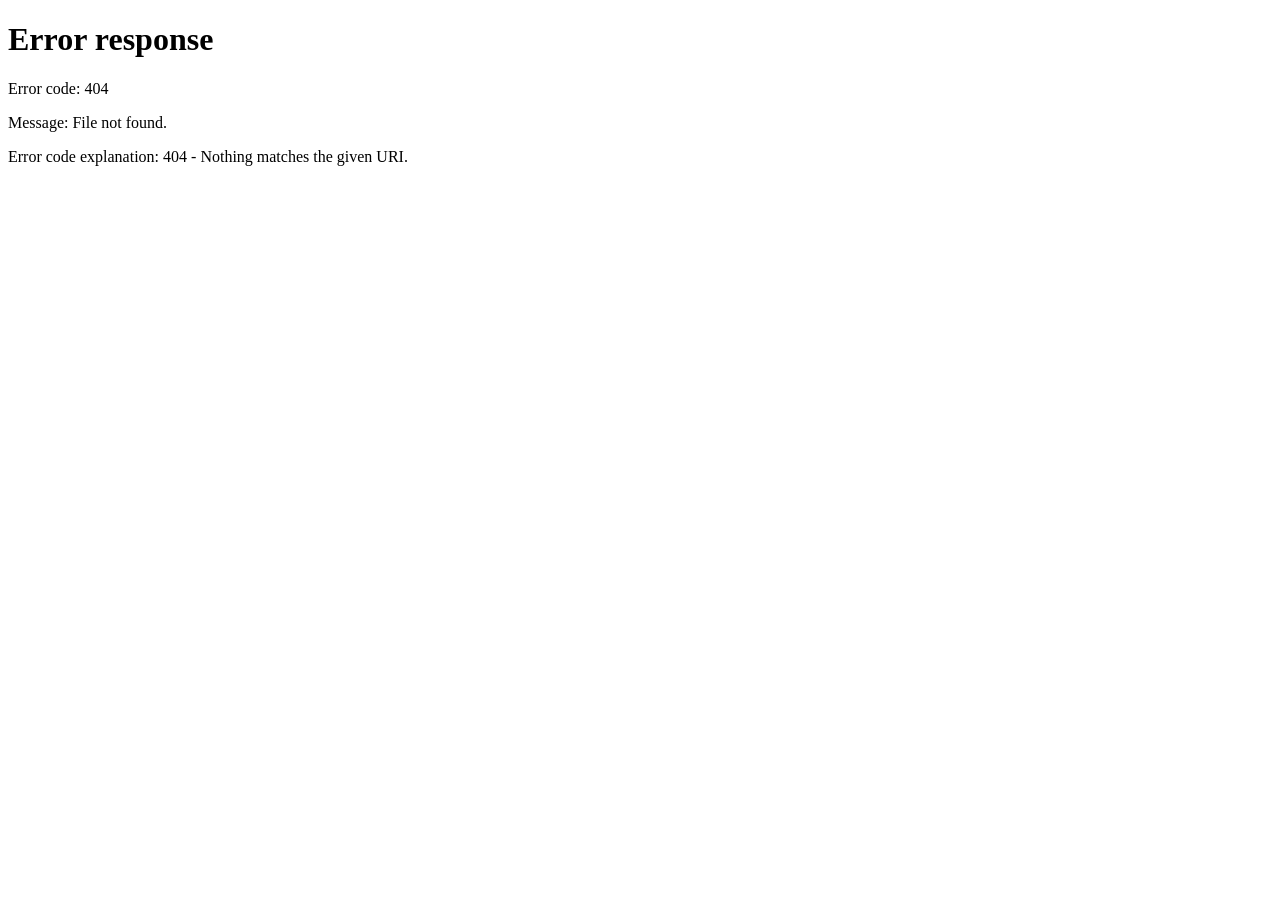
==== commit a7304710: "Task : Upadting security and functonal interfaces" ====
--- a/src/main/resources/static/dashboard.html
+++ b/src/main/resources/static/dashboard.html
@@ -178,7 +178,8 @@
         <span>PayMyFee</span>
     </a>
     <div class="nav-links">
-        <a class="nav-link active" href="/dashboard.html">Dashboard</a>
+        <a class="nav-link" href="/principal-dashboard.html" style="color:#2563eb; font-weight:700;">Principal Control Center</a>
+        <a class="nav-link active" href="/dashboard.html">System Analytics</a>
         <a class="nav-link" href="/students/students.html">Students</a>
         <a class="nav-link" href="/teachers/teachers.html">Teachers</a>
         <a class="nav-link" href="/feepayment/feepayment.html">Fee Payment</a>
@@ -190,8 +191,11 @@
 <!-- Page Header -->
 <div class="page-header">
     <div class="page-header-inner">
-        <div class="badge">Administrative Hub</div>
-        <h1>Overview and <span>Live Controls</span></h1>
+        <div class="page-header-meta">
+            <div class="badge">Administrative Hub</div>
+            <span class="page-header-greeting" id="pageGreeting"></span>
+        </div>
+        <h1 id="pageHeaderTitle">Overview and <span>Live Controls</span></h1>
         <p>Monitor real-time student registrations, faculty headcount, fee collection records, and system health from one place.</p>
     </div>
 </div>
@@ -373,6 +377,21 @@
 </footer>
 
 <script>
+    // Role-based Access Guard
+    const creds = sessionStorage.getItem('fms_credentials');
+    if (!creds) {
+        window.location.href = '/Login/Login.html';
+    }
+
+    const userRole = sessionStorage.getItem('fms_role');
+    const rolesStr = sessionStorage.getItem('fms_roles');
+
+    if (userRole === 'STUDENT' || (rolesStr && rolesStr.includes('ROLE_STUDENT') && !rolesStr.includes('ROLE_ADMIN') && !rolesStr.includes('ROLE_TEACHER'))) {
+        window.location.href = '/student-portal.html';
+    } else if (userRole === 'TEACHER' || (rolesStr && rolesStr.includes('ROLE_TEACHER') && !rolesStr.includes('ROLE_ADMIN'))) {
+        window.location.href = '/teacher-portal.html';
+    }
+
     function getHeaders() {
         const creds = sessionStorage.getItem('fms_credentials');
         const h = { 'Content-Type': 'application/json' };
@@ -382,7 +401,6 @@
 
     // Display user session information
     const email = sessionStorage.getItem('fms_email');
-    const rolesStr = sessionStorage.getItem('fms_roles');
     if (email) {
         let display = email;
         if (rolesStr) {
@@ -394,6 +412,17 @@
         }
         document.getElementById('userDisplay').textContent = display;
     }
+
+    // Dynamic page-header greeting
+    (function () {
+        const hour = new Date().getHours();
+        const period = hour < 12 ? 'Good morning' : hour < 17 ? 'Good afternoon' : 'Good evening';
+        const name = sessionStorage.getItem('fms_email') || 'Administrator';
+        const shortName = name.includes('@') ? name.split('@')[0] : name;
+        const formatted = shortName.charAt(0).toUpperCase() + shortName.slice(1);
+        document.getElementById('pageGreeting').textContent = period + ', ' + formatted;
+        document.getElementById('pageHeaderTitle').innerHTML = 'Overview and <span>Live Controls</span>';
+    })();
 
     // Sign out handler
     document.getElementById('logoutBtn').addEventListener('click', () => {
--- a/src/main/resources/static/styles.css
+++ b/src/main/resources/static/styles.css
@@ -651,10 +651,23 @@
 ========================= */
 
 .page-header {
-    padding: 50px 7% 40px;
-    background: radial-gradient(circle at 10% 30%, #dbeafe 0%, transparent 40%),
-                radial-gradient(circle at 90% 70%, #e0e7ff 0%, transparent 35%);
+    padding: 48px 7% 38px;
+    background: #ffffff;
     border-bottom: 1px solid #e5e7eb;
+}
+
+.page-header-meta {
+    display: flex;
+    align-items: center;
+    gap: 10px;
+    margin-bottom: 14px;
+}
+
+.page-header-greeting {
+    font-size: 13px;
+    font-weight: 500;
+    color: #64748b;
+    letter-spacing: 0.01em;
 }
 
 .page-header-inner {
